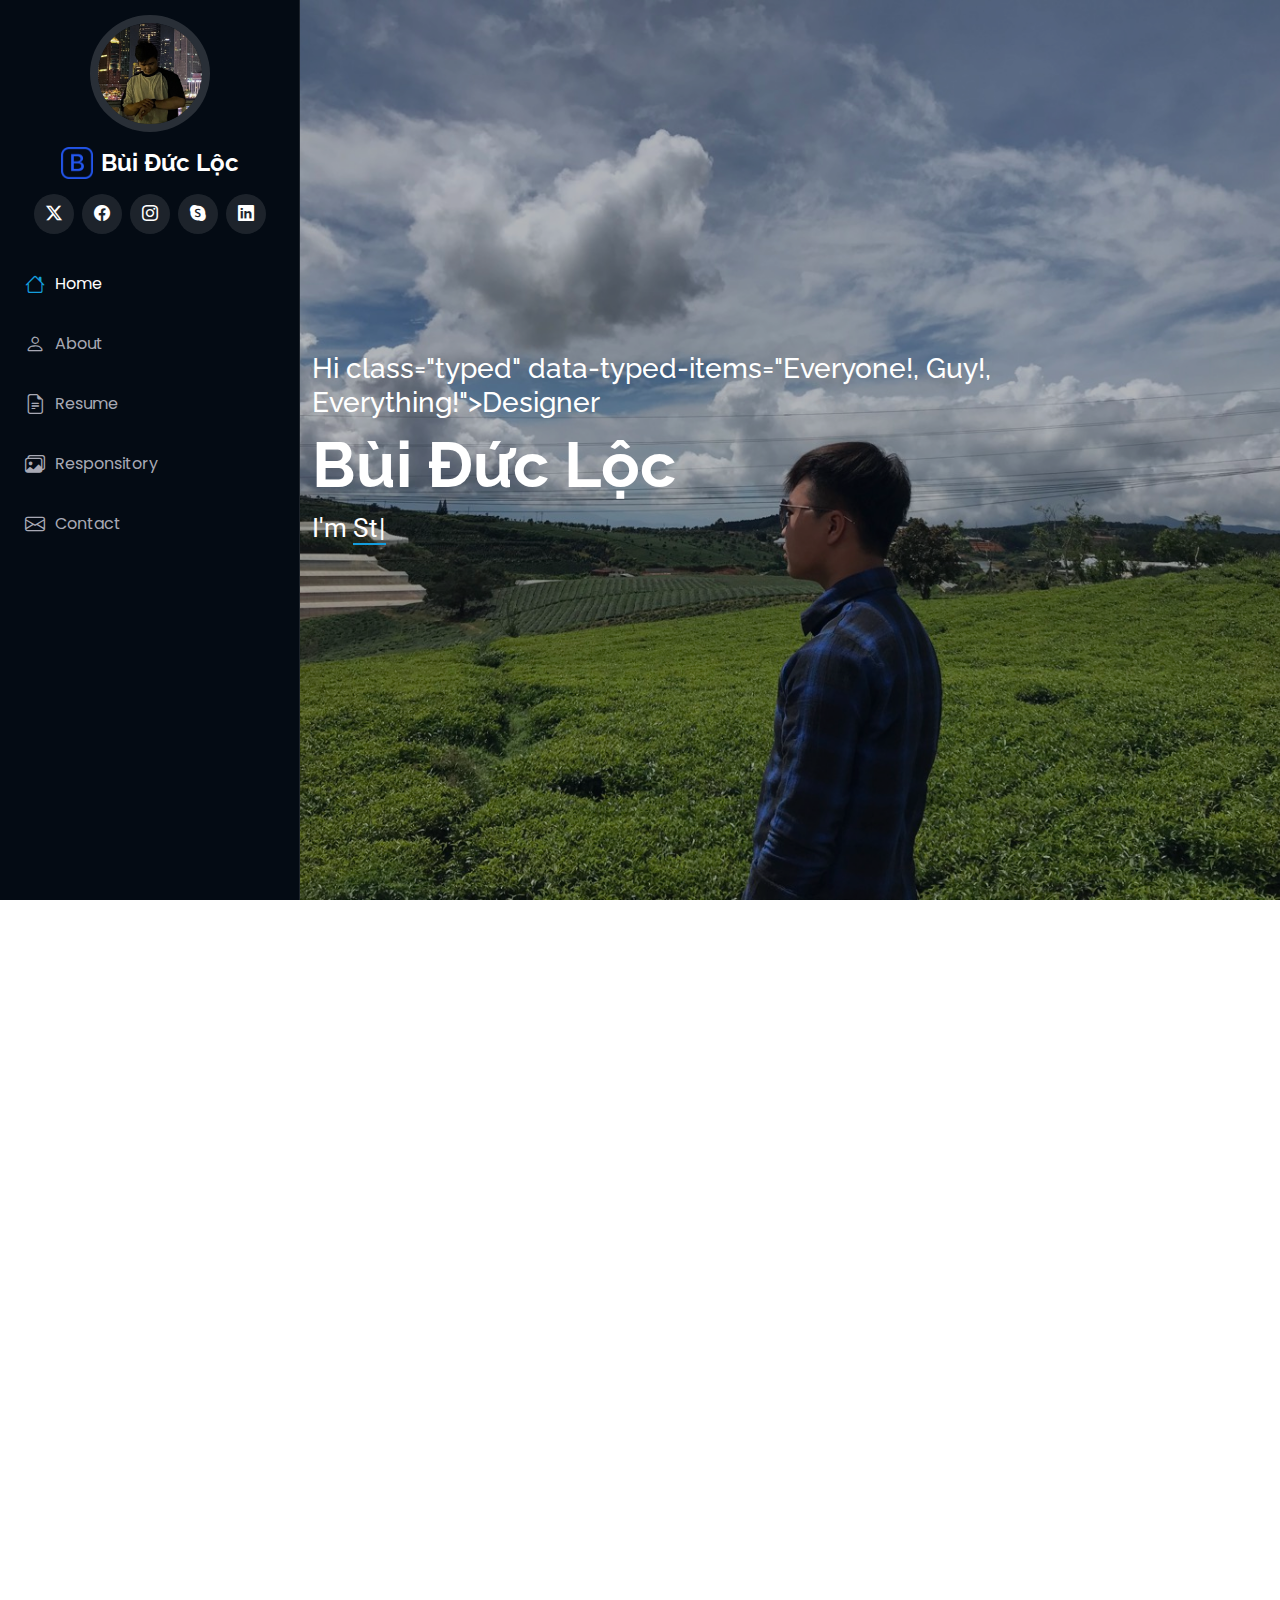
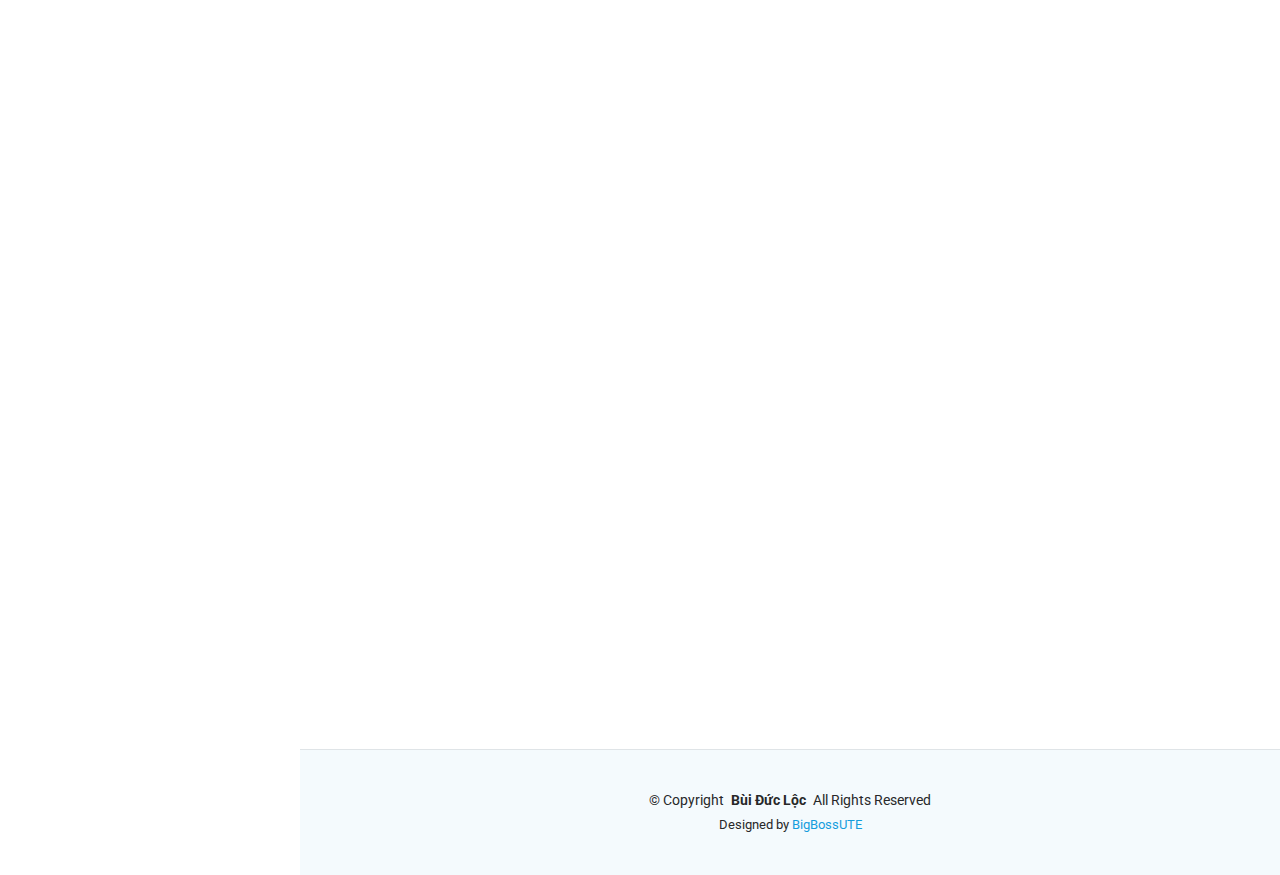
==== index.html @ 6685f4f0 "first commit" ====
<!DOCTYPE html>
<html lang="en">

<head>
  <meta charset="utf-8">
  <meta content="width=device-width, initial-scale=1.0" name="viewport">
  <title>BIGBOSS Personal information</title>
  <meta content="" name="description">
  <meta content="" name="keywords">

  <!-- Favicons -->
  <link href="assets/img/Logo-DH-Su-Pham-Ky-Thuat-TP-Ho-Chi-Minh-HCMUTE-623x800.webp" rel="icon">
  <link href="assets/img/Logo-DH-Su-Pham-Ky-Thuat-TP-Ho-Chi-Minh-HCMUTE-623x800.webp" rel="apple-touch-icon">

  <!-- Fonts -->
  <link href="https://fonts.googleapis.com" rel="preconnect">
  <link href="https://fonts.gstatic.com" rel="preconnect" crossorigin>
  <link href="https://fonts.googleapis.com/css2?family=Roboto:ital,wght@0,100;0,300;0,400;0,500;0,700;0,900;1,100;1,300;1,400;1,500;1,700;1,900&family=Poppins:ital,wght@0,100;0,200;0,300;0,400;0,500;0,600;0,700;0,800;0,900;1,100;1,200;1,300;1,400;1,500;1,600;1,700;1,800;1,900&family=Raleway:ital,wght@0,100;0,200;0,300;0,400;0,500;0,600;0,700;0,800;0,900;1,100;1,200;1,300;1,400;1,500;1,600;1,700;1,800;1,900&display=swap" rel="stylesheet">

  <!-- Vendor CSS Files -->
  <link href="assets/vendor/bootstrap/css/bootstrap.min.css" rel="stylesheet">
  <link href="assets/vendor/bootstrap-icons/bootstrap-icons.css" rel="stylesheet">
  <link href="assets/vendor/aos/aos.css" rel="stylesheet">
  <link href="assets/vendor/glightbox/css/glightbox.min.css" rel="stylesheet">
  <link href="assets/vendor/swiper/swiper-bundle.min.css" rel="stylesheet">

  <!-- Main CSS File -->
  <link href="assets/css/main.css" rel="stylesheet">

  <!-- =======================================================
  * Template Name: iPortfolio
  * Template URL: https://bootstrapmade.com/iportfolio-bootstrap-portfolio-websites-template/
  * Updated: Jun 29 2024 with Bootstrap v5.3.3
  * Author: BootstrapMade.com
  * License: https://bootstrapmade.com/license/
  ======================================================== -->
</head>

<body class="index-page">

  <header id="header" class="header dark-background d-flex flex-column">
    <i class="header-toggle d-xl-none bi bi-list"></i>

    <div class="profile-img">
      <img src="assets/img/Avatar.jpg" alt="" class="img-fluid rounded-circle">
    </div>

    <a href="index.html" class="logo d-flex align-items-center justify-content-center">
      <!-- Uncomment the line below if you also wish to use an image logo -->
      <img src="assets/img/logo.png" alt="logo">
      <h1 class="sitename">Bùi Đức Lộc</h1>
    </a>

    <div class="social-links text-center">
      <a href="#" class="twitter"><i class="bi bi-twitter-x"></i></a>
      <a href="#" class="facebook"><i class="bi bi-facebook"></i></a>
      <a href="#" class="instagram"><i class="bi bi-instagram"></i></a>
      <a href="#" class="google-plus"><i class="bi bi-skype"></i></a>
      <a href="#" class="linkedin"><i class="bi bi-linkedin"></i></a>
    </div>

    <nav id="navmenu" class="navmenu">
      <ul>
        <li><a href="#hero" class="active"><i class="bi bi-house navicon"></i>Home</a></li>
        <li><a href="#about"><i class="bi bi-person navicon"></i> About</a></li>
        <li><a href="#resume"><i class="bi bi-file-earmark-text navicon"></i> Resume</a></li>
        <li><a href="#portfolio"><i class="bi bi-images navicon"></i> Responsitory</a></li>
        <li><a href="#contact"><i class="bi bi-envelope navicon"></i> Contact</a></li>
      </ul>
    </nav>

  </header>

  <main class="main">

    <!-- Hero Section -->
    <section id="hero" class="hero section dark-background">

      <img src="assets/img/Background.jpg" alt="" data-aos="fade-in" class="">

      <div class="container" data-aos="fade-up" data-aos-delay="100">
        <h3>Hi <span> class="typed" data-typed-items="Everyone!, Guy!, Everything!">Designer</span><span class="typed-cursor typed-cursor--blink" aria-hidden="true"></span><span class="typed-cursor typed-cursor--blink" aria-hidden="true"></span></p></h3>
        <h2>Bùi Đức Lộc</h2>
        <p>I'm <span class="typed" data-typed-items="Student, IT, A Boss">Designer</span><span class="typed-cursor typed-cursor--blink" aria-hidden="true"></span><span class="typed-cursor typed-cursor--blink" aria-hidden="true"></span></p>
      </div>

    </section><!-- /Hero Section -->

    <!-- About Section -->
    <section id="about" class="about section">

      <!-- Section Title -->
      <div class="container section-title" data-aos="fade-up">
        <h2>About</h2>
        <p> Xin chào mọi người! Mình là Bùi Đức Lộc, hiện đang là sinh viên năm 3 chuyên nghành CNTT của trường Đại Học Sư Phạm Kỹ Thuật.
          Sau đây là sương sương profile của mình:</p>
      </div><!-- End Section Title -->

      <div class="container" data-aos="fade-up" data-aos-delay="100">

        <div class="row gy-4 justify-content-center">
          <div class="col-lg-4">
            <img src="assets/img/Avatar.jpg" class="img-fluid" alt="">
          </div>
          <div class="col-lg-8 content">
            <h2>BÙI ĐỨC LỘC</h2>
            <p class="fst-italic py-3">
              Điều kì diệu xảy ra khi bạn ko chịu từ bỏ bởi vì vũ trụ luôn lắng nghe một trái tim ngoan cường.<br>
              (The miracle happens when you refuse to give up because the universe always listens to a tenacious heart.)
            </p>
            <div class="row">
              <div class="col-lg-6">
                <ul>
                  <li><i class="bi bi-chevron-right"></i> <strong>Birthday:</strong> <span>25 Junuary 2004</span></li>
                  <li><i class="bi bi-chevron-right"></i> <strong>Website:</strong> <span>www.example.com</span></li>
                  <li><i class="bi bi-chevron-right"></i> <strong>Phone:</strong> <span>+84 0919 840068</span></li>
                  <li><i class="bi bi-chevron-right"></i> <strong>City:</strong> <span>Ho Chi Minh City, VietNam</span></li>
                </ul>
              </div>
              <div class="col-lg-6">
                <ul>
                  <li><i class="bi bi-chevron-right"></i> <strong>Age:</strong> <span>20</span></li>
                  <li><i class="bi bi-chevron-right"></i> <strong>Degree:</strong> <span>Student</span></li>
                  <li><i class="bi bi-chevron-right"></i> <strong>Email:</strong> <span>22110177@student.hcmute.edu.vn</span></li>
                  <li><i class="bi bi-chevron-right"></i> <strong>Freelance:</strong> <span>Available</span></li>
                </ul>
              </div>
            </div>
            <p class="py-3">
              If you’re trying to achieve, there will be roadblocks. I’ve had them; everybody has had them. But obstacles don’t have to stop you.
               If you run into a wall, don’t turn around and give up. Figure out how to climb it, go through it, or work around it.
            </p>
          </div>
        </div>

      </div>

    </section><!-- /About Section -->
    <!-- Resume Section -->
    <section id="resume" class="resume section">

      <!-- Section Title -->
      <div class="container section-title" data-aos="fade-up">
        <h2>Resume</h2>
        <p>Sau đây là các móc thời gian quan trọng trong cuộc đời của mình không chỉ trong quá khứ mà còn cả hiện tại và tương lai: </p>
      </div><!-- End Section Title -->

      <div class="container">

        <div class="row">

          <div class="col-lg-6" data-aos="fade-up" data-aos-delay="100">
            <h3 class="resume-title">Sumary</h3>

            <div class="resume-item pb-0">
              <h4>Bùi Đức Lộc</h4>
              <p><em>Được sinh ra vào ngày 25/01/2004 ngay tại nơi cực nam của Tổ Quốc đó là Cà Mau</em></p>
              <ul>
                <li>Cà Mau City</li>
                <li>(+84) 0919 840068</li>
                <li>22110177@student.hcmute.edu.vn</li>
              </ul>
            </div><!-- Edn Resume Item -->

            <h3 class="resume-title">Education</h3>
            <div class="resume-item">
              <h4>Primary School</h4>
              <h5>2012 - 2016</h5>
              <p><em>Khanh Binh Dong Primary School No. 1, Ca Mau City</em></p>
              <p>Tốt nghiệp trường tiểu học 1 Khánh Bình Đông</p>
            </div><!-- Edn Resume Item -->

            <div class="resume-item">
              <h4>Secondary School</h4>
              <h5>2016 - 2019</h5>
              <p><em>Started studying Pham Chi Hien Secondary School, Ca Mau City</em></p>
              <p>Tốt nghiệp trường trung học cơ sở Phạm Chí Hiền</p>
            </div><!-- Edn Resume Item -->

          </div>
          <div class="col-lg-6" data-aos="fade-up" data-aos-delay="200">
            <h3 class="resume-title"></h3>
            <div class="resume-item">
              <h4>High school graduated</h4>
              <h5>2019 - 2022</h5>
              <p><em>Phan Ngoc Hien High School for the Gifted, Ca Mau City </em></p>
              <p>Sau 3 năm gắn bó, cuối cùng cũng tốt nghiệp trường trung học phổ thông chuyên Phan Ngọc Hiển</p>
            </div><!-- Edn Resume Item -->

            <div class="resume-item">
              <h4>Started studying information technology at University</h4>
              <h5>2022 - Present</h5>
              <p><em>Started studying information technology at Ho Chi Minh City University of Technology Education</em></p>
              <p>Cuối cùng cũng vào đại học, mình đang theo học nghành IT tại trường Đại Học Sư Phạm Kỹ Thuật TP.HCM</p>
            </div><!-- Edn Resume Item -->

          </div>

        </div>

      </div>

    </section><!-- /Resume Section -->

    <!-- Portfolio Section -->
    <section id="portfolio" class="portfolio section light-background">

      <!-- Section Title -->
      <div class="container section-title" data-aos="fade-up">
        <h2>My Responsitory</h2>
        <p>A place to share knowledge and exercises for reference about Web programming!</p>
      </div><!-- End Section Title -->

      <div class="container">

        <div class="isotope-layout" data-default-filter="*" data-layout="masonry" data-sort="original-order">
            <div class="row gy-4 isotope-container" data-aos="fade-up" data-aos-delay="200">
    
                <div class="col-lg-4 col-md-6 portfolio-item isotope-item filter-product">
                    <div class="portfolio-content h-100">
                        <img src="assets/img/portfolio/FirstDemo-EX01.1.png" class="img-fluid" alt="">
                        <div class="portfolio-info">
                            <h4>EmailList - EX01</h4>
                            <p>Bài tập đầu tiên vận dụng mô hình MVC</p>
                            <a href="assets/img/portfolio/FirstDemo-EX01.1.png" title="EmailList - EX01" data-gallery="portfolio-gallery-product" class="glightbox preview-link"><i class="bi bi-zoom-in"></i></a>
                            <a href="portfolio-details.html" title="More Details" class="details-link"><i class="bi bi-link-45deg"></i></a>
                        </div>
                    </div>
                </div><!-- End Portfolio Item -->
    
                <div class="col-lg-4 col-md-6 portfolio-item isotope-item filter-product">
                    <div class="portfolio-content h-100">
                        <img src="assets/img/portfolio/Servey_EX02.1.png" class="img-fluid" alt="">
                        <div class="portfolio-info">
                            <h4>SerVey - EX02</h4>
                            <p>Bài tập thứ hai vận dụng mô hình MVC</p>
                            <a href="assets/img/portfolio/Servey_EX02.1.png" title="SerVey - EX01" data-gallery="portfolio-gallery-product" class="glightbox preview-link"><i class="bi bi-zoom-in"></i></a>
                            <a href="portfolio-details-01.html" title="More Details" class="details-link"><i class="bi bi-link-45deg"></i></a>
                        </div>
                    </div>
                </div><!-- End Portfolio Item -->

            </div>
        </div><!-- End Portfolio Container -->
     </div>
    
    </section><!-- /Portfolio Section -->

    <!-- Contact Section -->
    <section id="contact" class="contact section">

      <!-- Section Title -->
      <div class="container section-title" data-aos="fade-up">
        <h2>Contact</h2>
        <p>Sau đây là thông tin của tôi. Và nếu bạn muốn liên hệ vui lòng điền các thông tin dưới đây để được tư vấn</p>
      </div><!-- End Section Title -->

      <div class="container" data-aos="fade-up" data-aos-delay="100">

        <div class="row gy-4">

          <div class="col-lg-5">

            <div class="info-wrap">
              <div class="info-item d-flex" data-aos="fade-up" data-aos-delay="200">
                <i class="bi bi-geo-alt flex-shrink-0"></i>
                <div>
                  <h3>Address</h3>
                  <p>Van Phuc City, Thu Duc, Ho Chi Minh City, VietNam</p>
                </div>
              </div><!-- End Info Item -->

              <div class="info-item d-flex" data-aos="fade-up" data-aos-delay="300">
                <i class="bi bi-telephone flex-shrink-0"></i>
                <div>
                  <h3>Call Us</h3>
                  <p>+84 0919 840068</p>
                </div>
              </div><!-- End Info Item -->

              <div class="info-item d-flex" data-aos="fade-up" data-aos-delay="400">
                <i class="bi bi-envelope flex-shrink-0"></i>
                <div>
                  <h3>Email Us</h3>
                  <p>22110177@student.hcmute.edu.vn</p>
                </div>
              </div><!-- End Info Item -->
              <iframe src="https://www.google.com/maps/embed?pb=!1m18!1m12!1m3!1d3918.620530049218!2d106.71352327462814!3d10.840324389312357!2m3!1f0!2f0!3f0!3m2!1i1024!2i768!4f13.1!3m3!1m2!1s0x317529004cbe17f9%3A0x157c87efae78c356!2zVuG6oE4gUEjDmkMgQ0lUWQ!5e0!3m2!1svi!2s!4v1726214854503!5m2!1svi!2s" frameborder="0" style="border:0; width: 100%; height: 270px;" allowfullscreen="" loading="lazy" referrerpolicy="no-referrer-when-downgrade"></iframe>
            </div>
          </div>

          <div class="col-lg-7">
            <form action="forms/contact.php" method="post" class="php-email-form" data-aos="fade-up" data-aos-delay="200">
              <div class="row gy-4">

                <div class="col-md-6">
                  <label for="name-field" class="pb-2">Your Name</label>
                  <input type="text" name="name" id="name-field" class="form-control" required="">
                </div>

                <div class="col-md-6">
                  <label for="email-field" class="pb-2">Your Email</label>
                  <input type="email" class="form-control" name="email" id="email-field" required="">
                </div>

                <div class="col-md-12">
                  <label for="subject-field" class="pb-2">Subject</label>
                  <input type="text" class="form-control" name="subject" id="subject-field" required="">
                </div>

                <div class="col-md-12">
                  <label for="message-field" class="pb-2">Message</label>
                  <textarea class="form-control" name="message" rows="10" id="message-field" required=""></textarea>
                </div>

                <div class="col-md-12 text-center">
                  <div class="loading">Loading</div>
                  <div class="error-message"></div>
                  <div class="sent-message">Your message has been sent. Thank you!</div>

                  <button type="submit">Send Message</button>
                </div>

              </div>
            </form>
          </div><!-- End Contact Form -->

        </div>

      </div>

    </section><!-- /Contact Section -->

  </main>

  <footer id="footer" class="footer position-relative light-background">

    <div class="container">
      <div class="copyright text-center ">
        <p>© <span>Copyright</span> <strong class="px-1 sitename">Bùi Đức Lộc</strong> <span>All Rights Reserved</span></p>
      </div>
      <div class="credits">
        <!-- All the links in the footer should remain intact. -->
        <!-- You can delete the links only if you've purchased the pro version. -->
        <!-- Licensing information: https://bootstrapmade.com/license/ -->
        <!-- Purchase the pro version with working PHP/AJAX contact form: [buy-url] -->
         Designed by <a href="https://bootstrapmade.com/">BigBossUTE</a>
      </div>
    </div>
 
  </footer>

  <!-- Scroll Top -->
  <a href="#" id="scroll-top" class="scroll-top d-flex align-items-center justify-content-center"><i class="bi bi-arrow-up-short"></i></a>

  <!-- Preloader -->
  <div id="preloader"></div>

  <!-- Vendor JS Files -->
  <script src="assets/vendor/bootstrap/js/bootstrap.bundle.min.js"></script>
  <script src="assets/vendor/php-email-form/validate.js"></script>
  <script src="assets/vendor/aos/aos.js"></script>
  <script src="assets/vendor/typed.js/typed.umd.js"></script>
  <script src="assets/vendor/purecounter/purecounter_vanilla.js"></script>
  <script src="assets/vendor/waypoints/noframework.waypoints.js"></script>
  <script src="assets/vendor/glightbox/js/glightbox.min.js"></script>
  <script src="assets/vendor/imagesloaded/imagesloaded.pkgd.min.js"></script>
  <script src="assets/vendor/isotope-layout/isotope.pkgd.min.js"></script>
  <script src="assets/vendor/swiper/swiper-bundle.min.js"></script>

  <!-- Main JS File -->
  <script src="assets/js/main.js"></script>

</body>

</html>
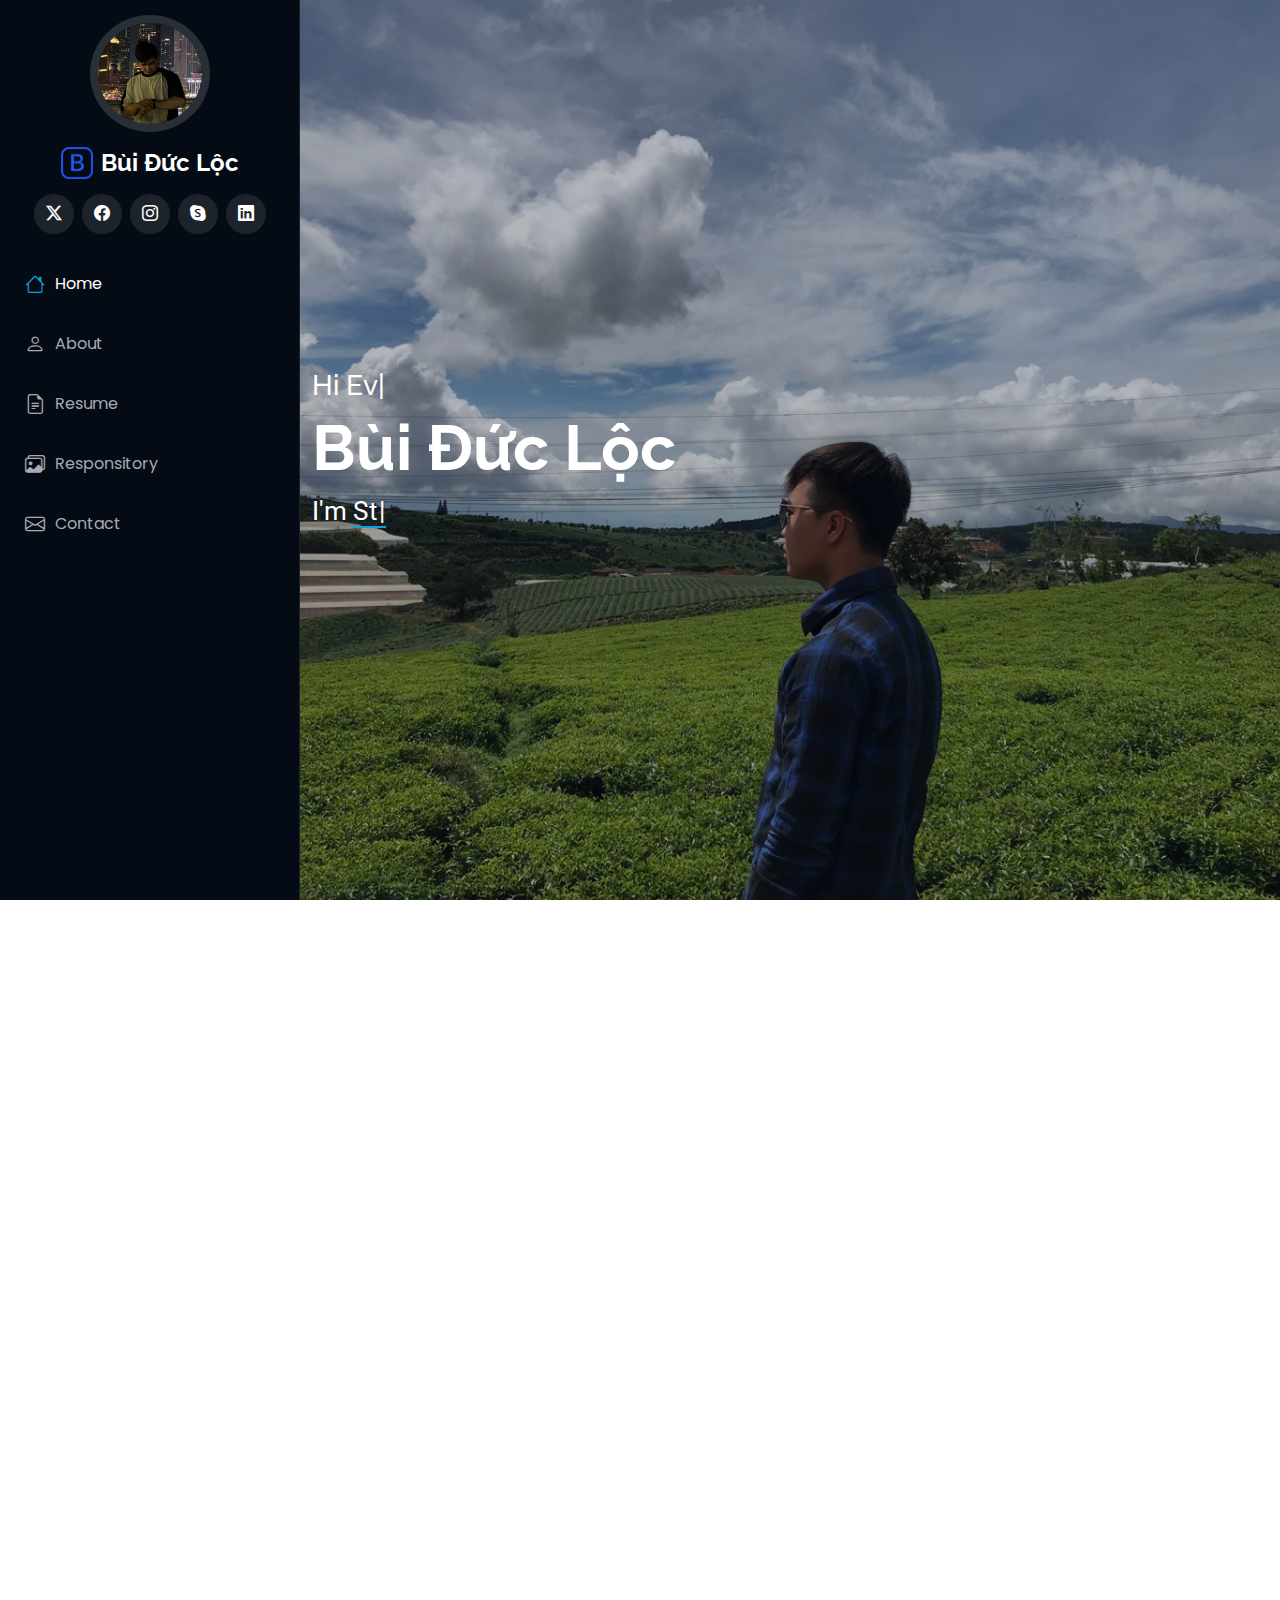
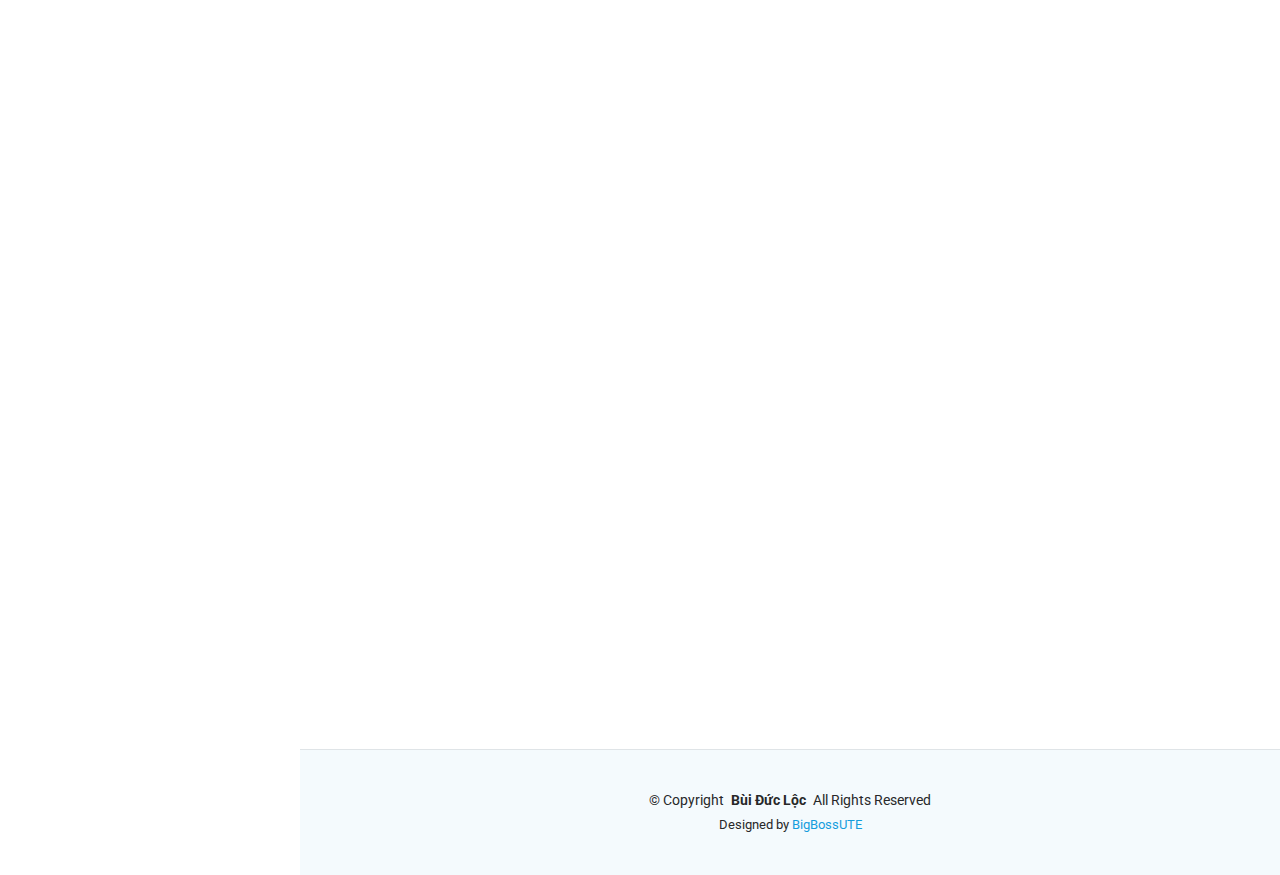
==== commit a1f6bfd0: "first commit" ====
--- a/index.html
+++ b/index.html
@@ -79,7 +79,7 @@
       <img src="assets/img/Background.jpg" alt="" data-aos="fade-in" class="">
 
       <div class="container" data-aos="fade-up" data-aos-delay="100">
-        <h3>Hi <span> class="typed" data-typed-items="Everyone!, Guy!, Everything!">Designer</span><span class="typed-cursor typed-cursor--blink" aria-hidden="true"></span><span class="typed-cursor typed-cursor--blink" aria-hidden="true"></span></p></h3>
+        <h3>Hi <span class="typed" data-typed-items="Everyone!, Guy!, Everything!">Designer</span><span class="typed-cursor typed-cursor--blink" aria-hidden="true"></span><span class="typed-cursor typed-cursor--blink" aria-hidden="true"></span></p></h3>
         <h2>Bùi Đức Lộc</h2>
         <p>I'm <span class="typed" data-typed-items="Student, IT, A Boss">Designer</span><span class="typed-cursor typed-cursor--blink" aria-hidden="true"></span><span class="typed-cursor typed-cursor--blink" aria-hidden="true"></span></p>
       </div>
--- a/assets/css/main.css
+++ b/assets/css/main.css
@@ -331,7 +331,7 @@
 
 .navmenu .dropdown a,
 .navmenu .dropdown a:focus {
-  color: --nav-dropdown-color;
+  color: var(--nav-dropdown-color);
 }
 
 .navmenu .dropdown a:hover,
@@ -457,9 +457,11 @@
 --------------------------------------------------------------*/
 @media screen and (max-width: 768px) {
   [data-aos-delay] {
-    transition-delay: 0 !important;
+    transition: all 0.5s ease-in-out; /* Thay đổi thuộc tính chuyển tiếp nếu cần */
+    transition-delay: 0s !important; /* Sử dụng đơn vị 's' cho giá trị thời gian */
   }
 }
+
 
 /*--------------------------------------------------------------
 # Global Page Titles & Breadcrumbs
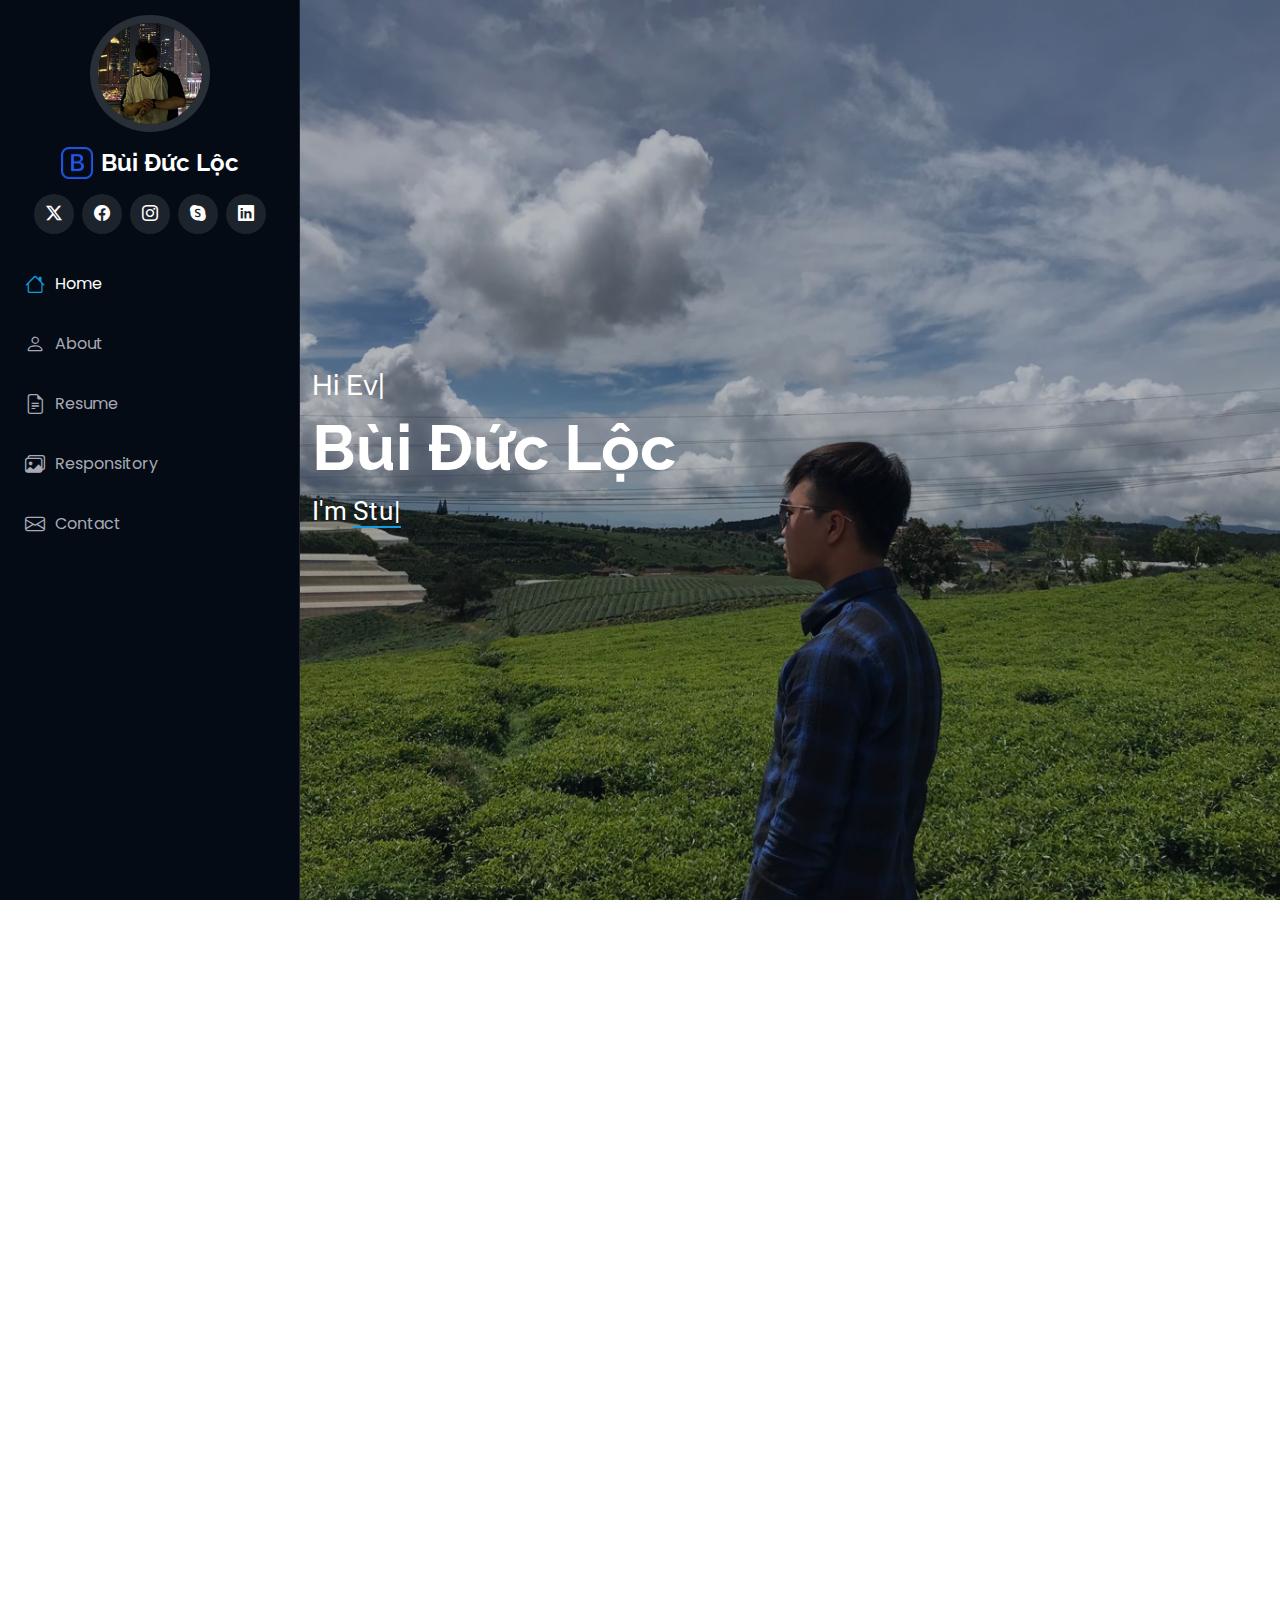
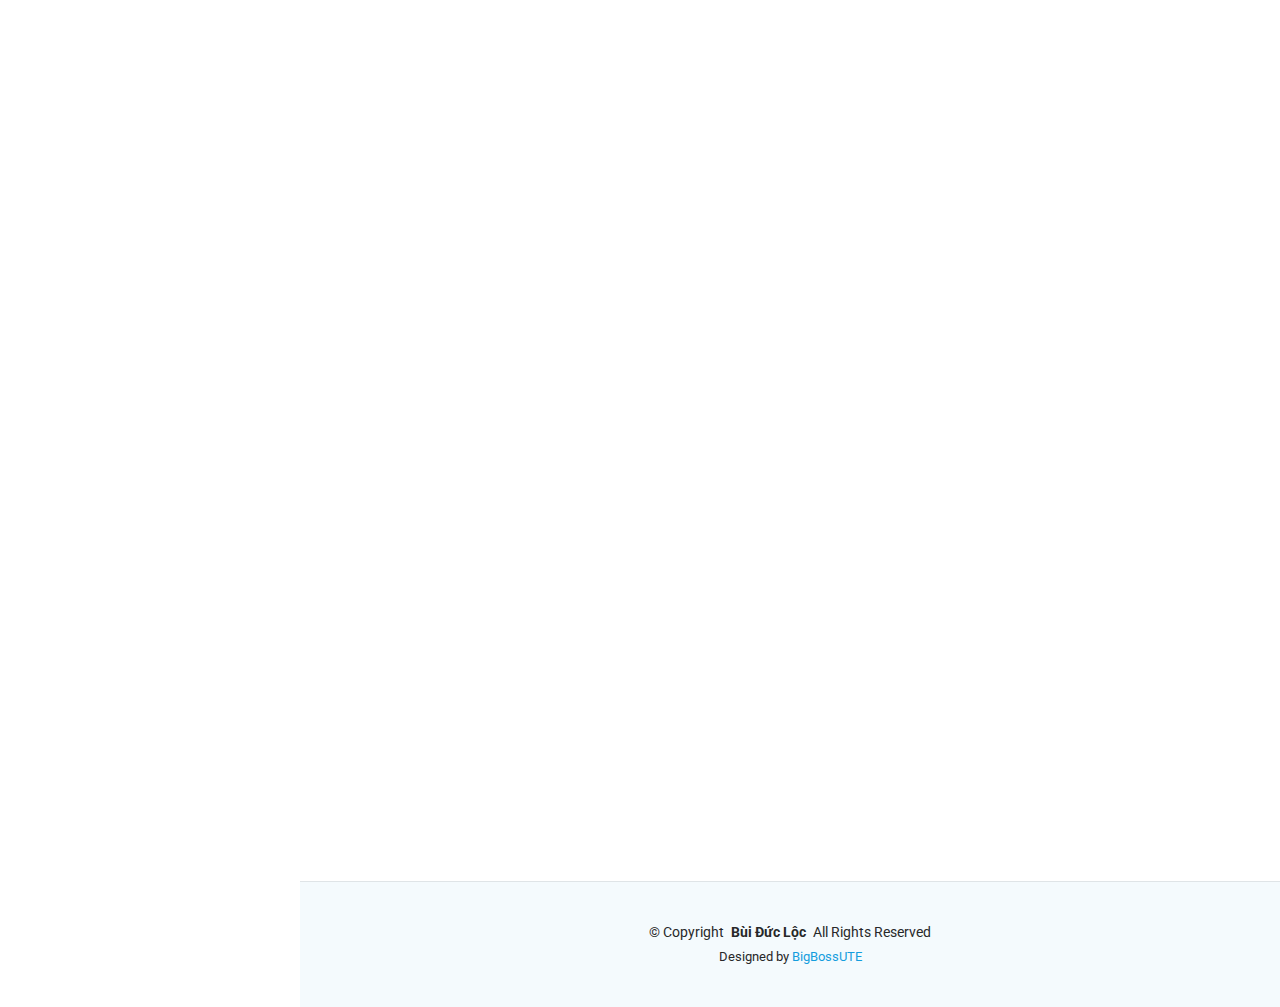
==== commit 59cdde8a: "Commit ngày 22/09/2024 lần 2" ====
--- a/index.html
+++ b/index.html
@@ -79,7 +79,7 @@
       <img src="assets/img/Background.jpg" alt="" data-aos="fade-in" class="">
 
       <div class="container" data-aos="fade-up" data-aos-delay="100">
-        <h3>Hi <span class="typed" data-typed-items="Everyone!, Guy!, Everything!">Designer</span><span class="typed-cursor typed-cursor--blink" aria-hidden="true"></span><span class="typed-cursor typed-cursor--blink" aria-hidden="true"></span></p></h3>
+        <h3>Hi <span class="typed" data-typed-items="Everyone!, Guy!, Everything!">Designer</span><span class="typed-cursor typed-cursor--blink" aria-hidden="true"></span><span class="typed-cursor typed-cursor--blink" aria-hidden="true"></span></h3>
         <h2>Bùi Đức Lộc</h2>
         <p>I'm <span class="typed" data-typed-items="Student, IT, A Boss">Designer</span><span class="typed-cursor typed-cursor--blink" aria-hidden="true"></span><span class="typed-cursor typed-cursor--blink" aria-hidden="true"></span></p>
       </div>
@@ -240,6 +240,30 @@
                     </div>
                 </div><!-- End Portfolio Item -->
 
+                <div class="col-lg-4 col-md-6 portfolio-item isotope-item filter-product">
+                  <div class="portfolio-content h-100">
+                    <img src="assets/img/portfolio/EmailList-EX5.1.3.png" class="img-fluid" alt="">
+                    <div class="portfolio-info">
+                      <h4>EmailList - EX01</h4>
+                      <p>Bài tập tuần hai</p>
+                      <a href="assets/img/portfolio/EmailList-EX5.1.3.png" title="EmailList - EX5.1" data-gallery="portfolio-gallery-product" class="glightbox preview-link"><i class="bi bi-zoom-in"></i></a>
+                      <a href="EX5-1-details.html" title="More Details" class="details-link"><i class="bi bi-link-45deg"></i></a>
+                    </div>
+                  </div>
+                </div><!-- End Portfolio Item -->
+
+                <div class="col-lg-4 col-md-6 portfolio-item isotope-item filter-product">
+                  <div class="portfolio-content h-100">
+                    <img src="assets/img/portfolio/EmailList-EX5.2.1.png" class="img-fluid" alt="">
+                    <div class="portfolio-info">
+                      <h4>EmailList - EX01</h4>
+                      <p>Bài tập tuần hai</p>
+                      <a href="assets/img/portfolio/EmailList-EX5.2.1.png" title="EmailList - EX01" data-gallery="portfolio-gallery-product" class="glightbox preview-link"><i class="bi bi-zoom-in"></i></a>
+                      <a href="EX5-2-details.html" title="More Details" class="details-link"><i class="bi bi-link-45deg"></i></a>
+                    </div>
+                  </div>
+                </div><!-- End Portfolio Item -->
+
             </div>
         </div><!-- End Portfolio Container -->
      </div>
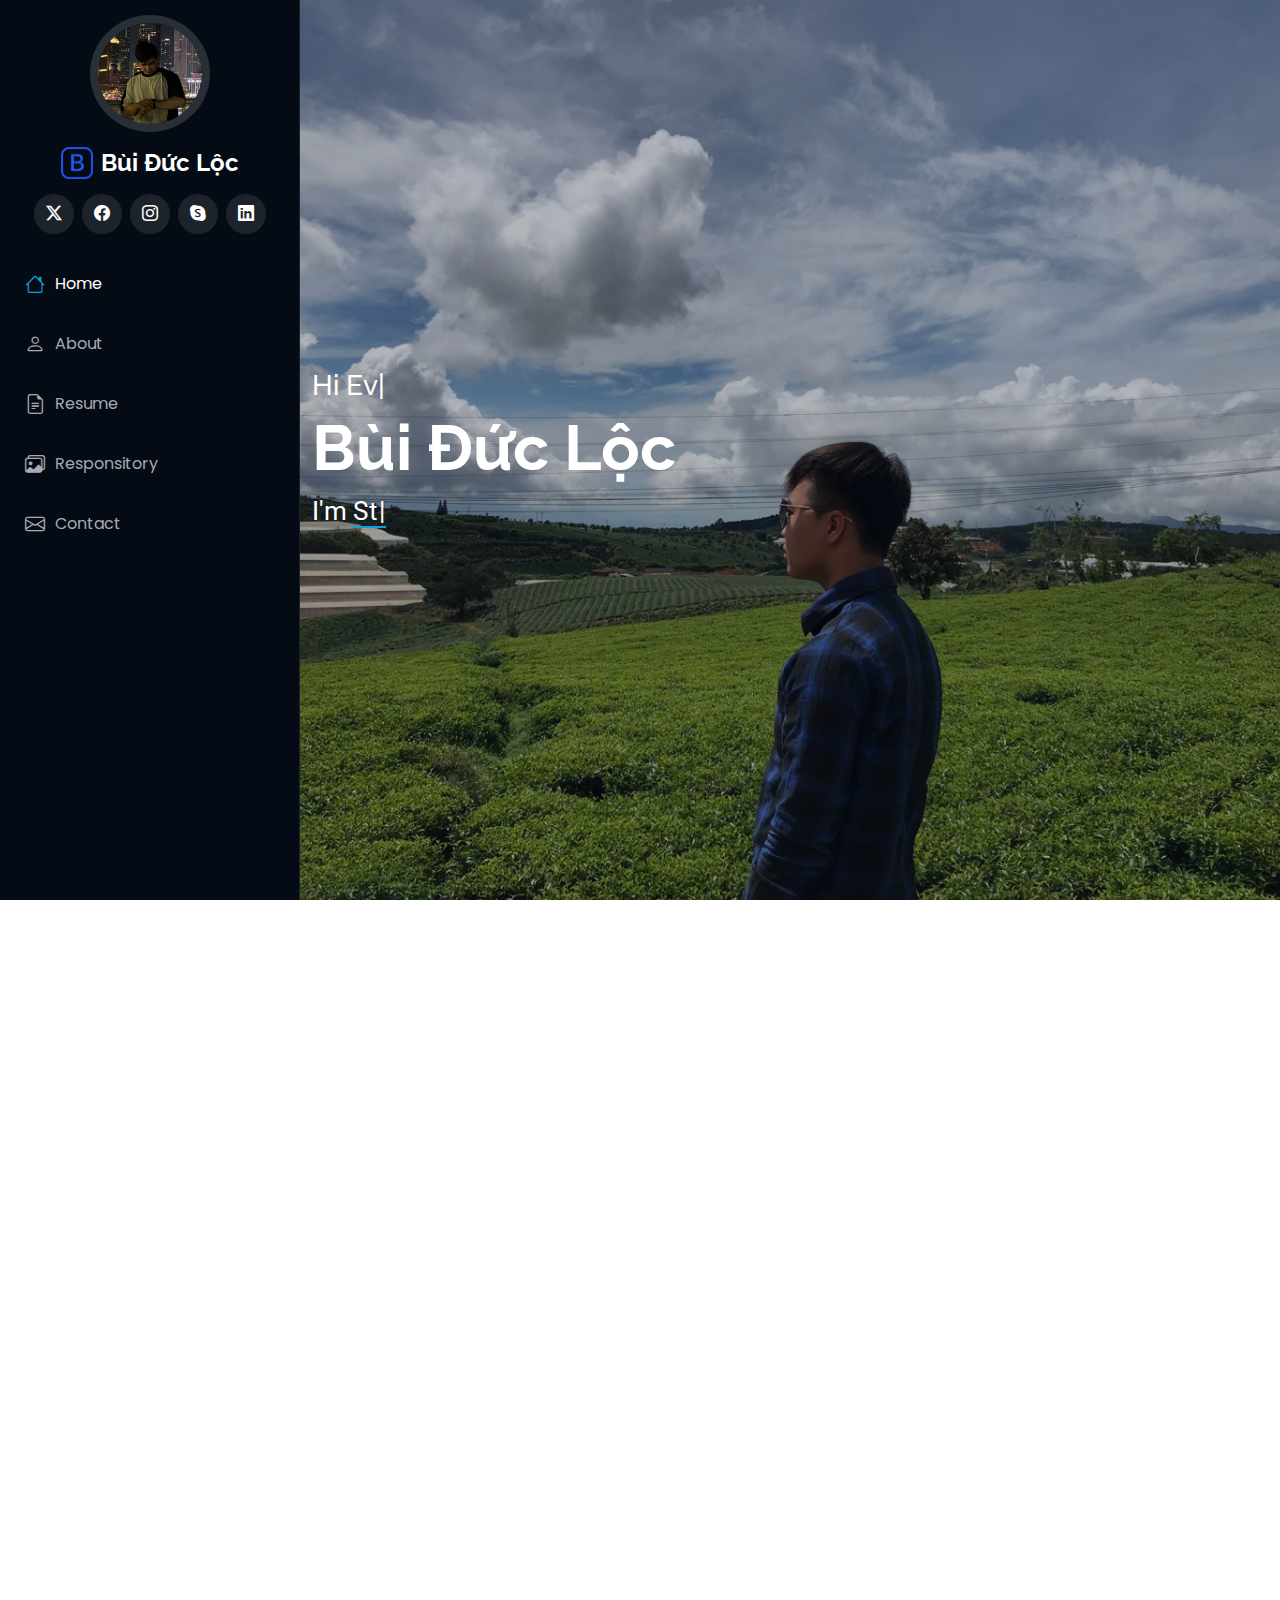
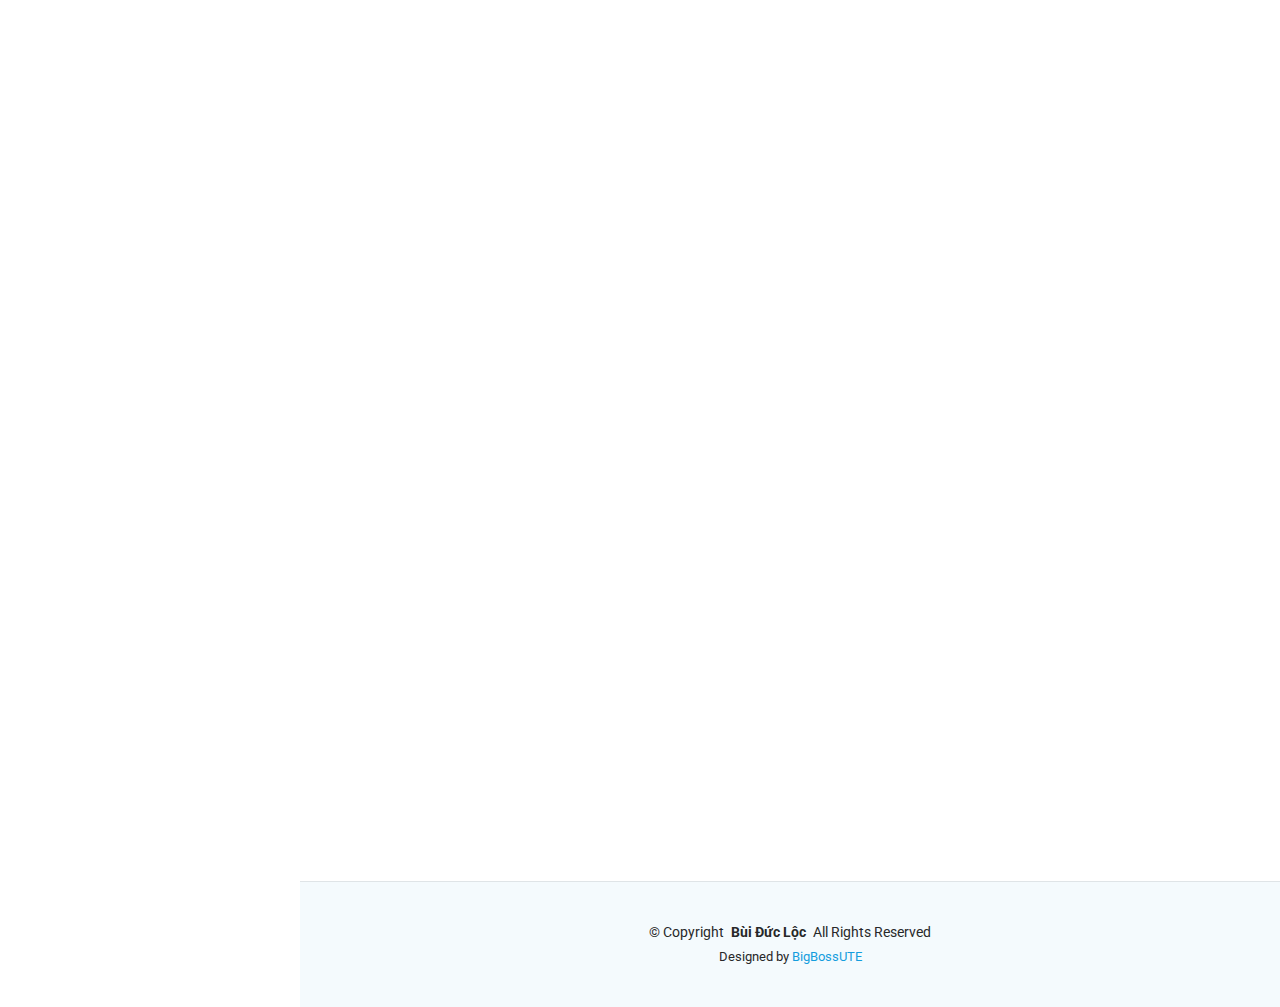
==== commit c45d3942: "Commit ngày 22/09/2024 lần 3" ====
--- a/index.html
+++ b/index.html
@@ -244,7 +244,7 @@
                   <div class="portfolio-content h-100">
                     <img src="assets/img/portfolio/EmailList-EX5.1.3.png" class="img-fluid" alt="">
                     <div class="portfolio-info">
-                      <h4>EmailList - EX01</h4>
+                      <h4>EmailList - EX5.1</h4>
                       <p>Bài tập tuần hai</p>
                       <a href="assets/img/portfolio/EmailList-EX5.1.3.png" title="EmailList - EX5.1" data-gallery="portfolio-gallery-product" class="glightbox preview-link"><i class="bi bi-zoom-in"></i></a>
                       <a href="EX5-1-details.html" title="More Details" class="details-link"><i class="bi bi-link-45deg"></i></a>
@@ -256,7 +256,7 @@
                   <div class="portfolio-content h-100">
                     <img src="assets/img/portfolio/EmailList-EX5.2.1.png" class="img-fluid" alt="">
                     <div class="portfolio-info">
-                      <h4>EmailList - EX01</h4>
+                      <h4>EmailList - EX5.2</h4>
                       <p>Bài tập tuần hai</p>
                       <a href="assets/img/portfolio/EmailList-EX5.2.1.png" title="EmailList - EX01" data-gallery="portfolio-gallery-product" class="glightbox preview-link"><i class="bi bi-zoom-in"></i></a>
                       <a href="EX5-2-details.html" title="More Details" class="details-link"><i class="bi bi-link-45deg"></i></a>
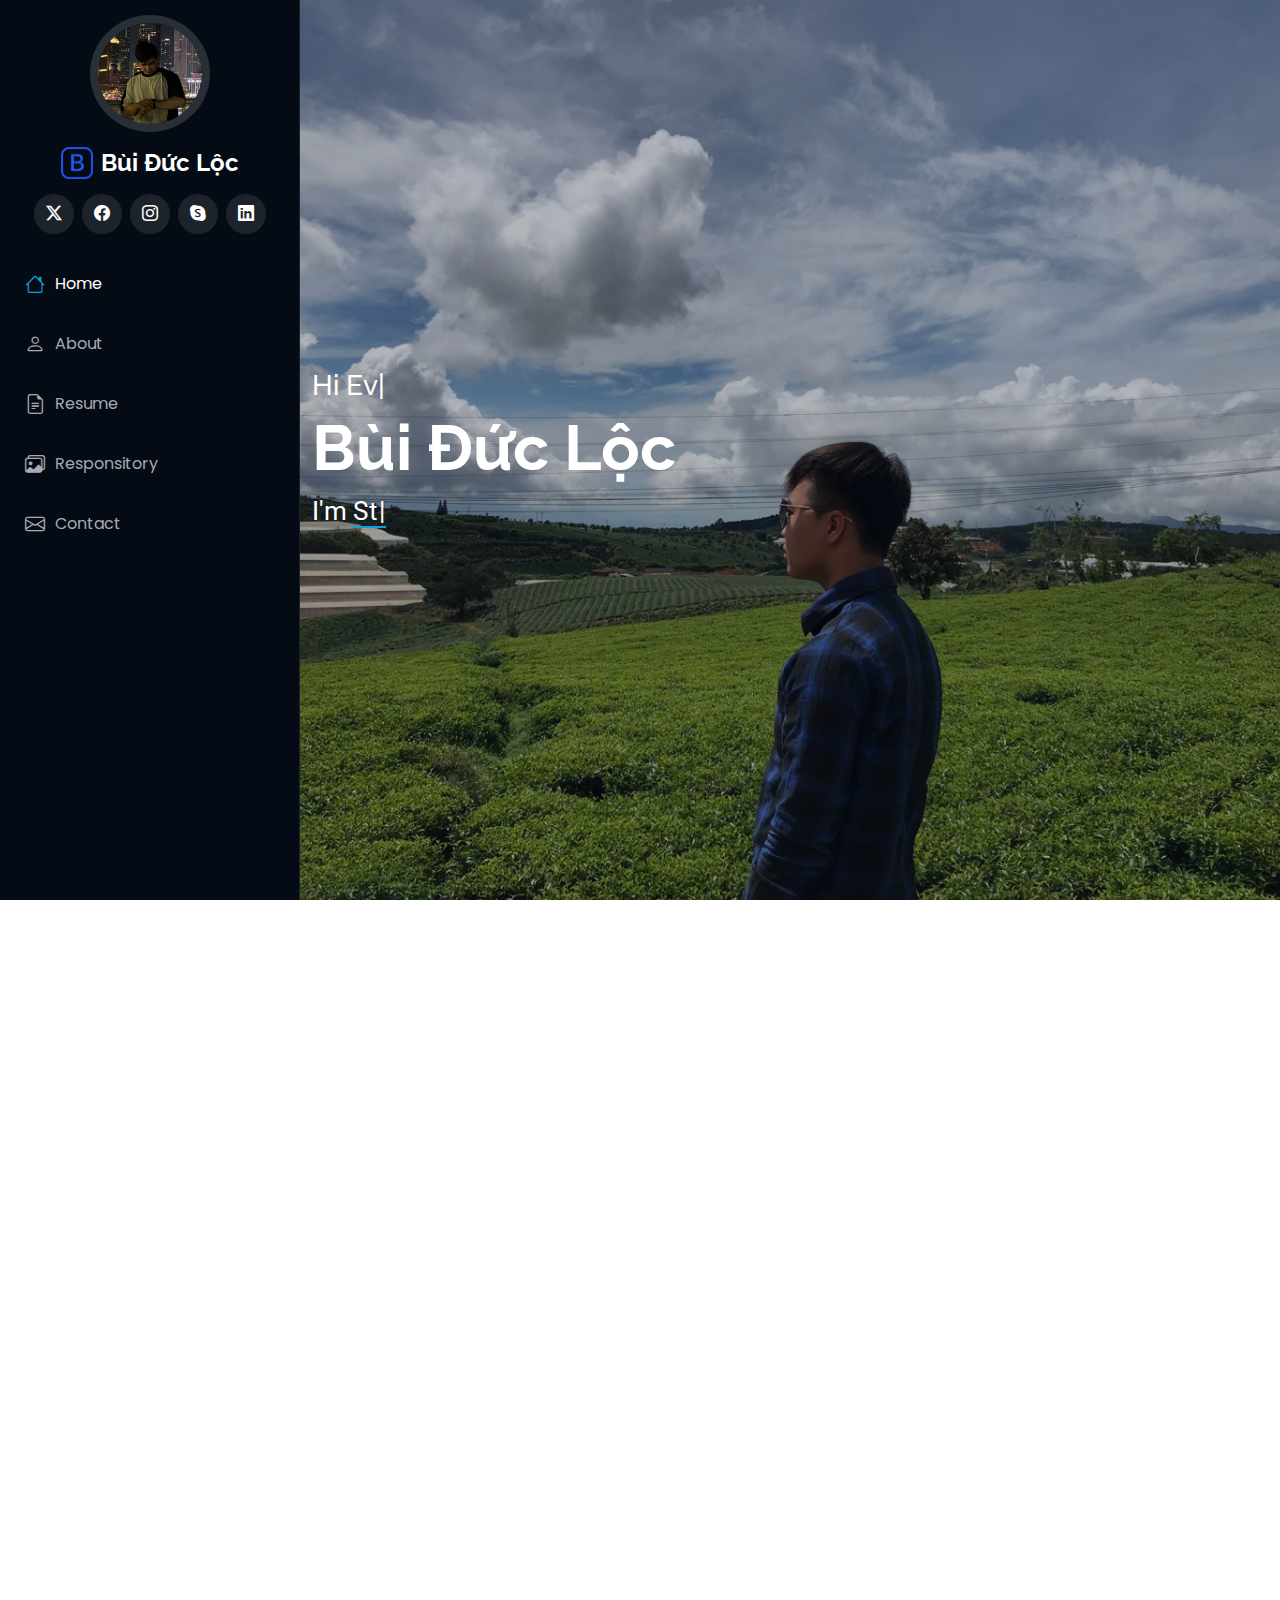
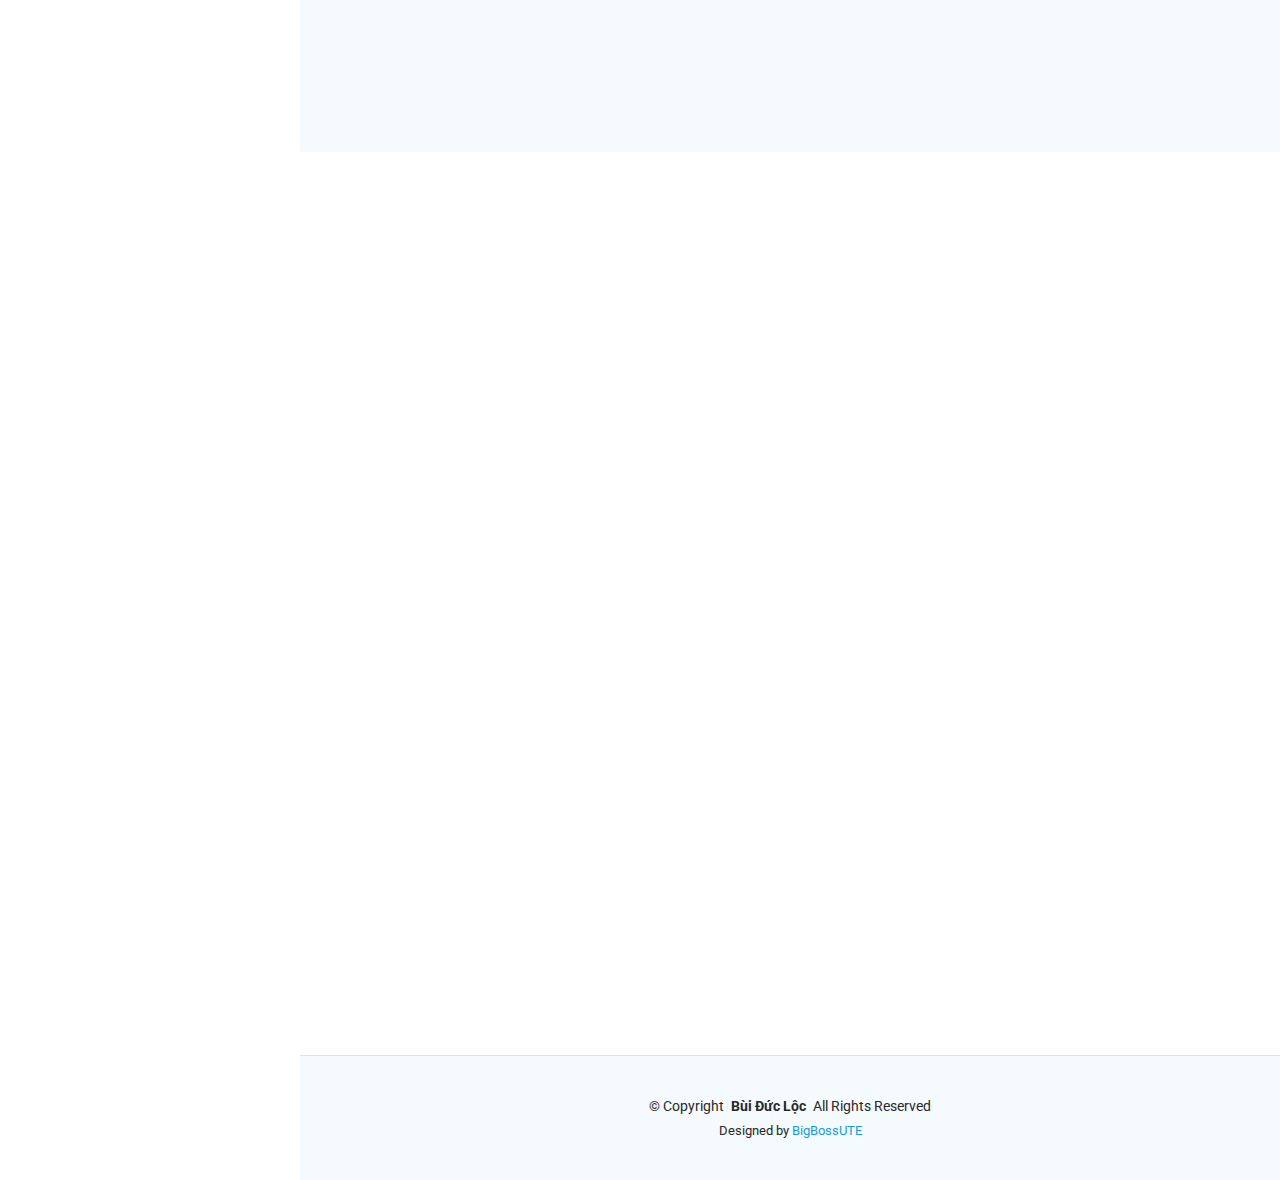
==== commit 3614116d: "Commit ngày 04/10/2024 lần 2" ====
--- a/index.html
+++ b/index.html
@@ -98,6 +98,7 @@
 
       <div class="container" data-aos="fade-up" data-aos-delay="100">
 
+        <div class="row gy-4 justify-content-center">
         <div class="row gy-4 justify-content-center">
           <div class="col-lg-4">
             <img src="assets/img/Avatar.jpg" class="img-fluid" alt="">
@@ -132,9 +133,8 @@
             </p>
           </div>
         </div>
-
-      </div>
-
+      </div>
+      </div>
     </section><!-- /About Section -->
     <!-- Resume Section -->
     <section id="resume" class="resume section">
@@ -209,67 +209,27 @@
       <div class="container section-title" data-aos="fade-up">
         <h2>My Responsitory</h2>
         <p>A place to share knowledge and exercises for reference about Web programming!</p>
+      <div class="container mt-4">
+        <div class="table-container">
+          <table id="homework-table" class="table table-striped table-bordered">
+            <thead class="text-center">
+            <tr>
+              <th class="text-center-vertical">Tên bài tập</th>
+              <th class="w-auto text-center-vertical">Link bài tập</th>
+            </tr>
+            </thead>
+            <tbody class="text-center">
+            <!-- Dữ liệu sẽ được tạo bằng JavaScript -->
+            </tbody>
+          </table>
+        </div>
+      </div>
+      <!-- Nút phân trang -->
+      <div id="pagination-buttons" class="text-center mt-3 d-flex justify-content-center">
+        <!-- Nút phân trang sẽ được tạo bằng JavaScript -->
+      </div>
       </div><!-- End Section Title -->
-
-      <div class="container">
-
-        <div class="isotope-layout" data-default-filter="*" data-layout="masonry" data-sort="original-order">
-            <div class="row gy-4 isotope-container" data-aos="fade-up" data-aos-delay="200">
-    
-                <div class="col-lg-4 col-md-6 portfolio-item isotope-item filter-product">
-                    <div class="portfolio-content h-100">
-                        <img src="assets/img/portfolio/FirstDemo-EX01.1.png" class="img-fluid" alt="">
-                        <div class="portfolio-info">
-                            <h4>EmailList - EX01</h4>
-                            <p>Bài tập đầu tiên vận dụng mô hình MVC</p>
-                            <a href="assets/img/portfolio/FirstDemo-EX01.1.png" title="EmailList - EX01" data-gallery="portfolio-gallery-product" class="glightbox preview-link"><i class="bi bi-zoom-in"></i></a>
-                            <a href="portfolio-details.html" title="More Details" class="details-link"><i class="bi bi-link-45deg"></i></a>
-                        </div>
-                    </div>
-                </div><!-- End Portfolio Item -->
-    
-                <div class="col-lg-4 col-md-6 portfolio-item isotope-item filter-product">
-                    <div class="portfolio-content h-100">
-                        <img src="assets/img/portfolio/Servey_EX02.1.png" class="img-fluid" alt="">
-                        <div class="portfolio-info">
-                            <h4>SerVey - EX02</h4>
-                            <p>Bài tập thứ hai vận dụng mô hình MVC</p>
-                            <a href="assets/img/portfolio/Servey_EX02.1.png" title="SerVey - EX01" data-gallery="portfolio-gallery-product" class="glightbox preview-link"><i class="bi bi-zoom-in"></i></a>
-                            <a href="portfolio-details-01.html" title="More Details" class="details-link"><i class="bi bi-link-45deg"></i></a>
-                        </div>
-                    </div>
-                </div><!-- End Portfolio Item -->
-
-                <div class="col-lg-4 col-md-6 portfolio-item isotope-item filter-product">
-                  <div class="portfolio-content h-100">
-                    <img src="assets/img/portfolio/EmailList-EX5.1.3.png" class="img-fluid" alt="">
-                    <div class="portfolio-info">
-                      <h4>EmailList - EX5.1</h4>
-                      <p>Bài tập tuần hai</p>
-                      <a href="assets/img/portfolio/EmailList-EX5.1.3.png" title="EmailList - EX5.1" data-gallery="portfolio-gallery-product" class="glightbox preview-link"><i class="bi bi-zoom-in"></i></a>
-                      <a href="EX5-1-details.html" title="More Details" class="details-link"><i class="bi bi-link-45deg"></i></a>
-                    </div>
-                  </div>
-                </div><!-- End Portfolio Item -->
-
-                <div class="col-lg-4 col-md-6 portfolio-item isotope-item filter-product">
-                  <div class="portfolio-content h-100">
-                    <img src="assets/img/portfolio/EmailList-EX5.2.1.png" class="img-fluid" alt="">
-                    <div class="portfolio-info">
-                      <h4>EmailList - EX5.2</h4>
-                      <p>Bài tập tuần hai</p>
-                      <a href="assets/img/portfolio/EmailList-EX5.2.1.png" title="EmailList - EX01" data-gallery="portfolio-gallery-product" class="glightbox preview-link"><i class="bi bi-zoom-in"></i></a>
-                      <a href="EX5-2-details.html" title="More Details" class="details-link"><i class="bi bi-link-45deg"></i></a>
-                    </div>
-                  </div>
-                </div><!-- End Portfolio Item -->
-
-            </div>
-        </div><!-- End Portfolio Container -->
-     </div>
-    
     </section><!-- /Portfolio Section -->
-
     <!-- Contact Section -->
     <section id="contact" class="contact section">
 
@@ -371,7 +331,7 @@
          Designed by <a href="https://bootstrapmade.com/">BigBossUTE</a>
       </div>
     </div>
- 
+
   </footer>
 
   <!-- Scroll Top -->
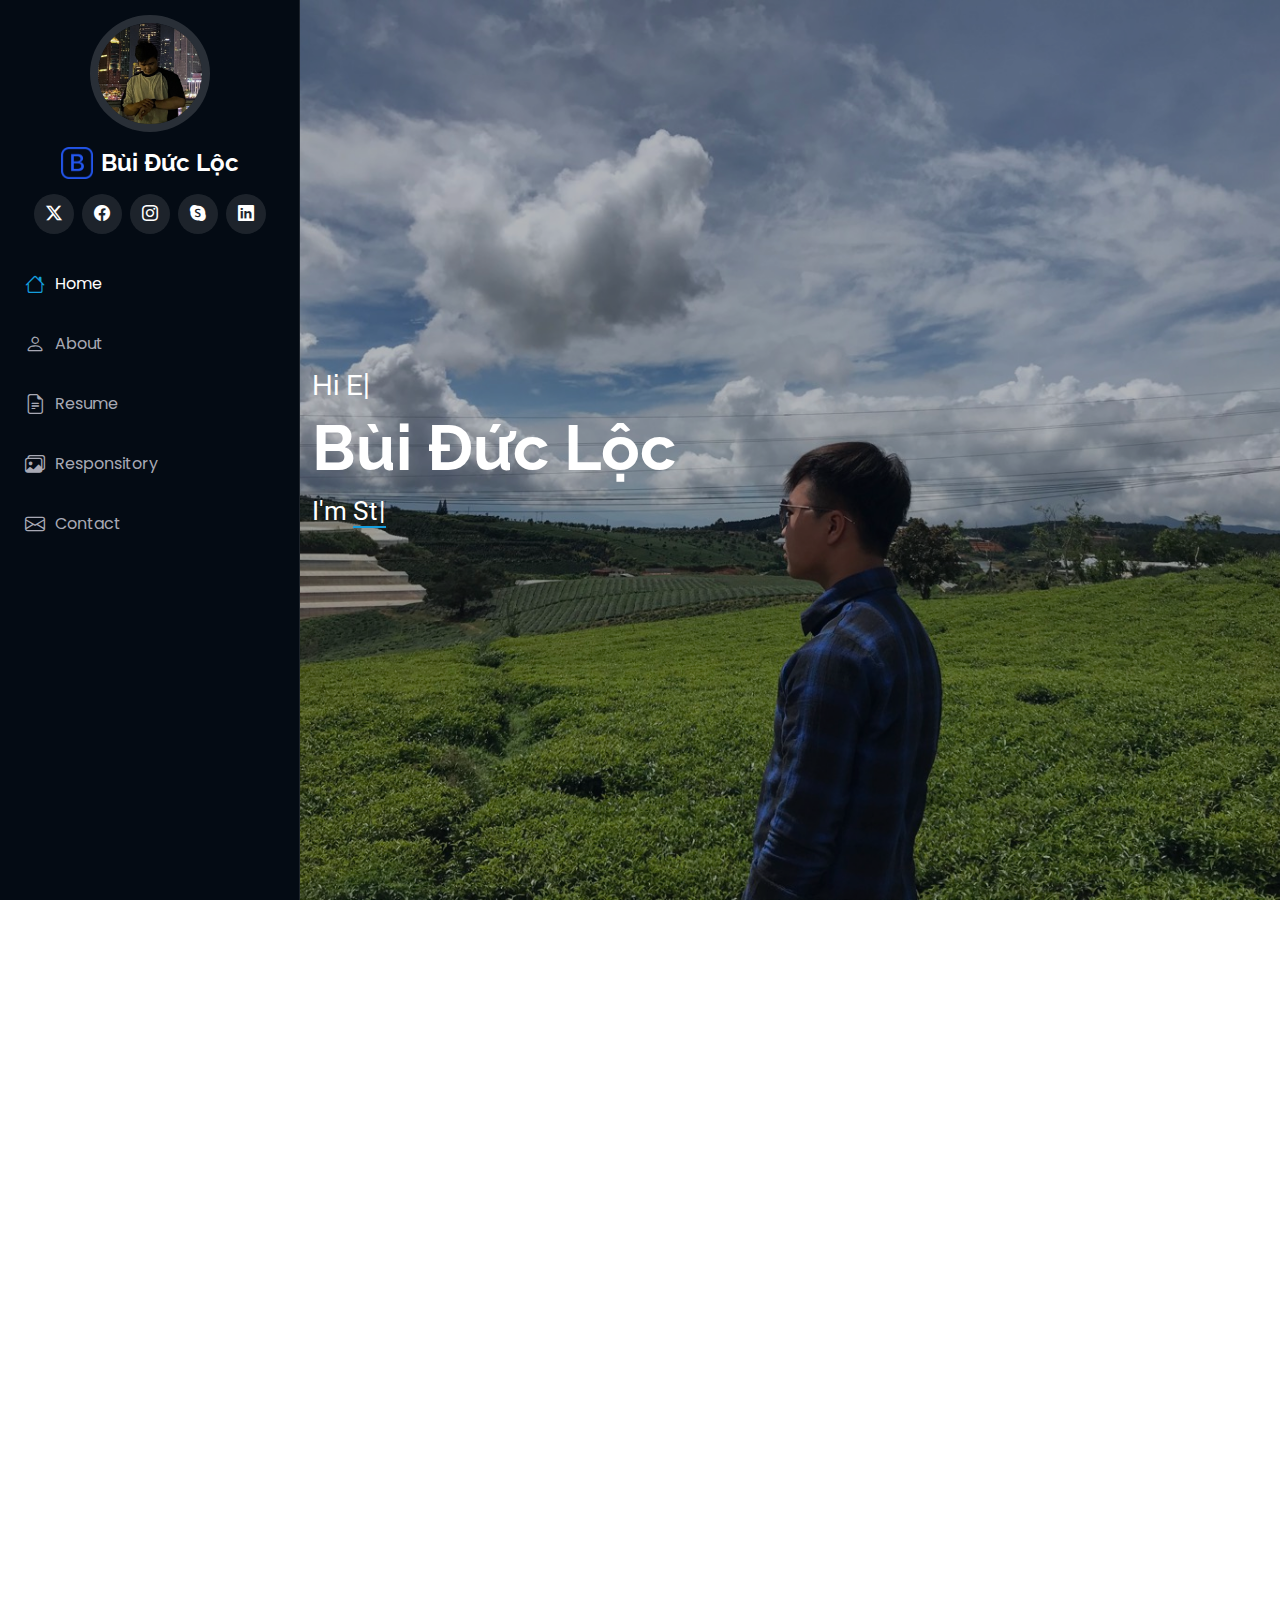
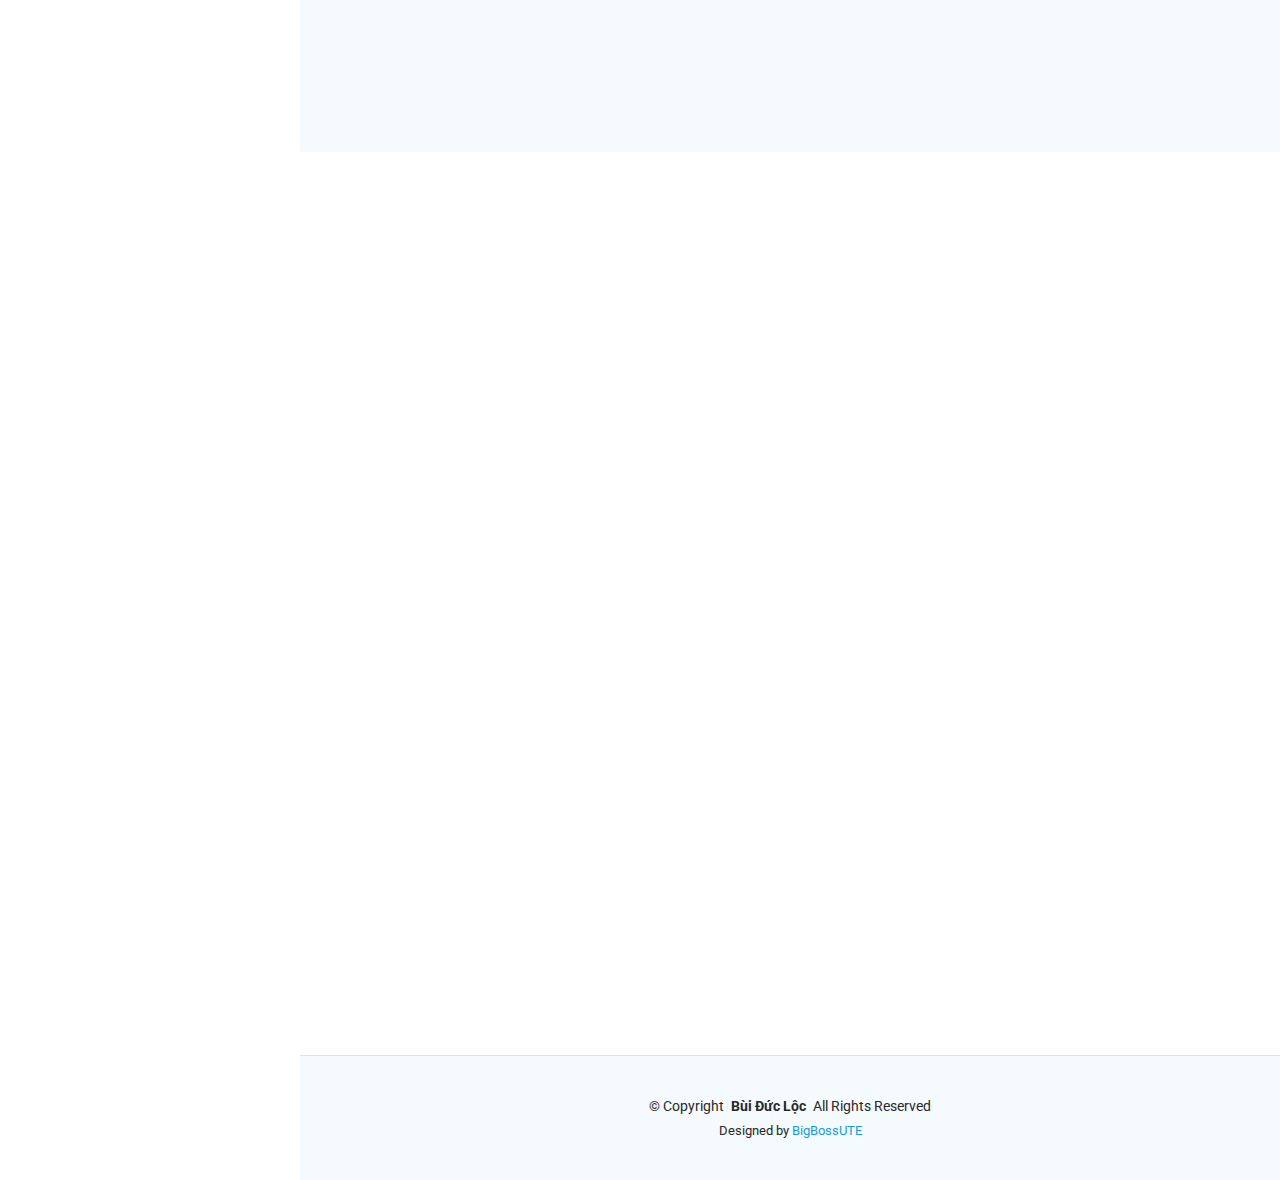
==== commit d7467851: "Commit ngày 13/11/2024 lần 1" ====
--- a/index.html
+++ b/index.html
@@ -201,7 +201,6 @@
       </div>
 
     </section><!-- /Resume Section -->
-
     <!-- Portfolio Section -->
     <section id="portfolio" class="portfolio section light-background">
 
--- a/assets/css/main.css
+++ b/assets/css/main.css
@@ -1269,6 +1269,14 @@
   color: var(--accent-color);
 }
 
+.homework-list {
+  color: #dc3545; /* Bright red for prominence */
+  font-weight: bold; /* Make text bold */
+}
+.text-center-vertical {
+  vertical-align: middle;
+  text-align: center;
+}
 /*--------------------------------------------------------------
 # Starter Section Section
 --------------------------------------------------------------*/
